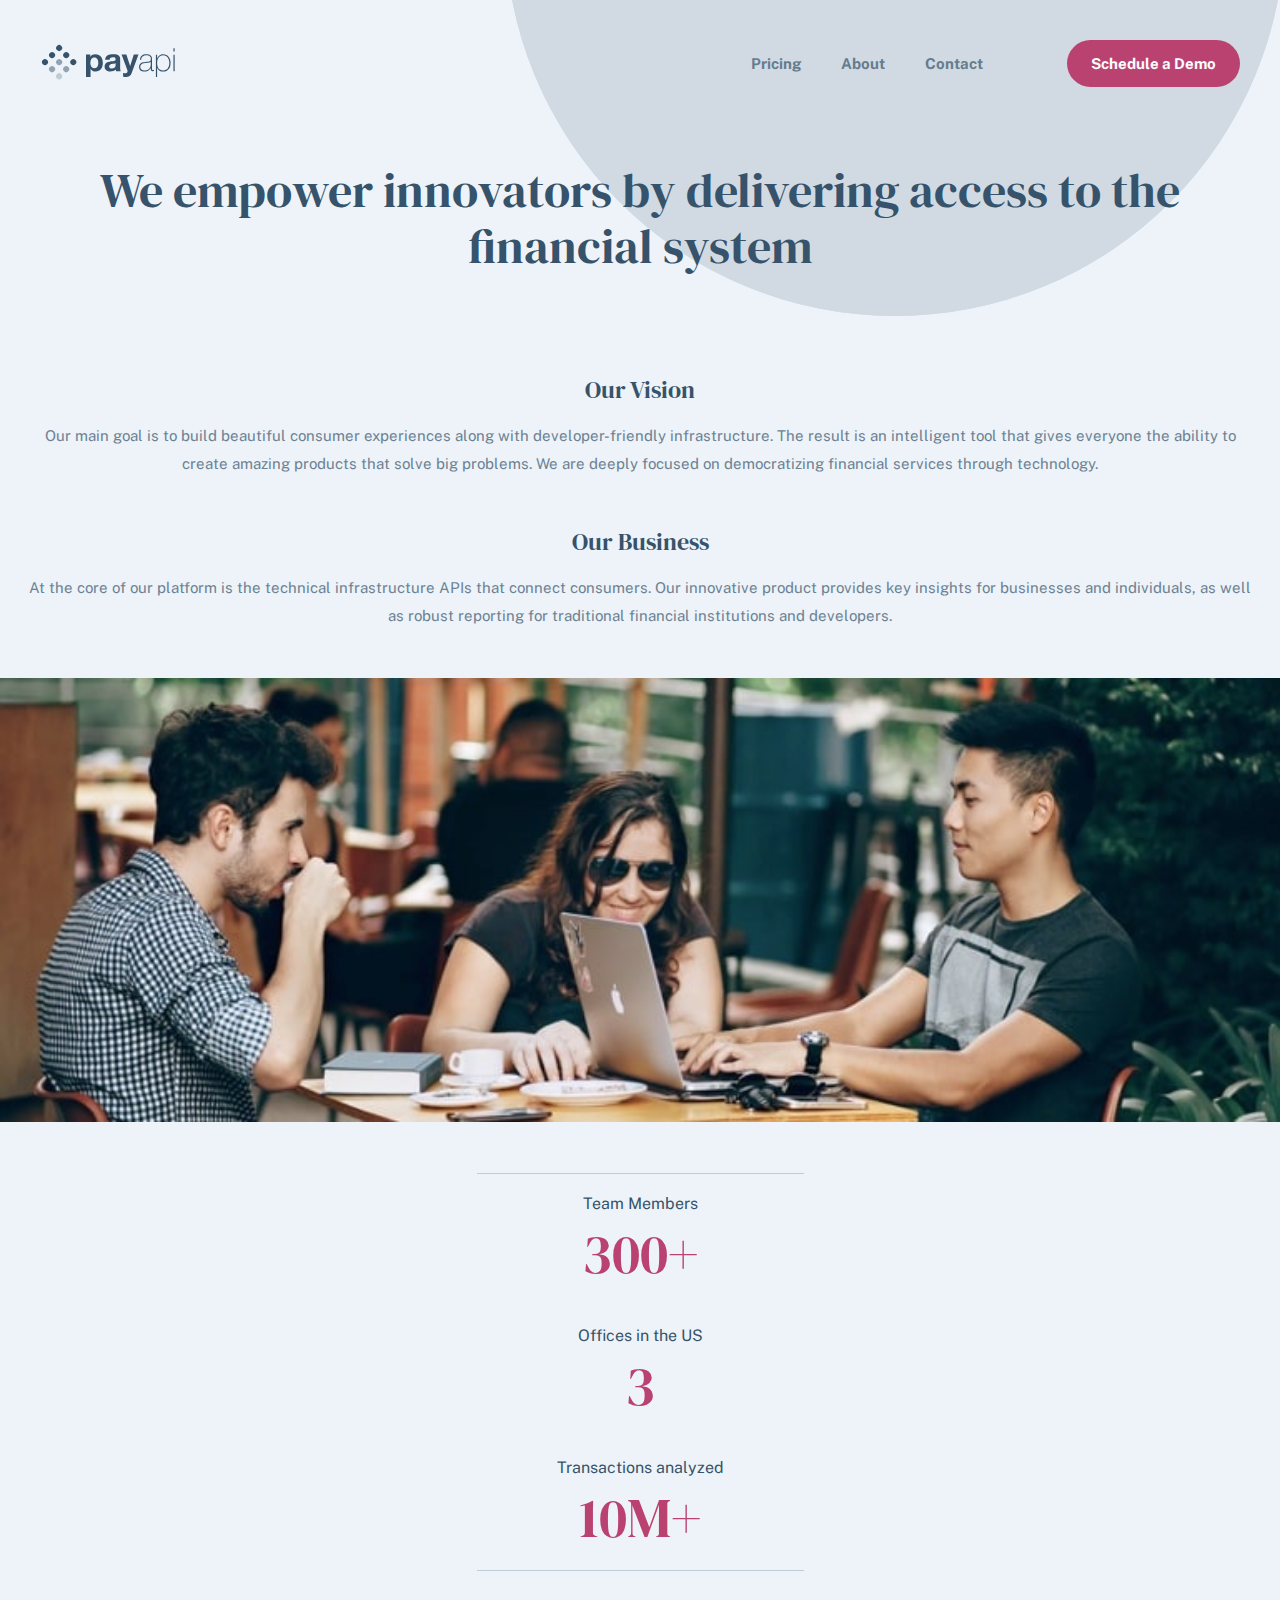
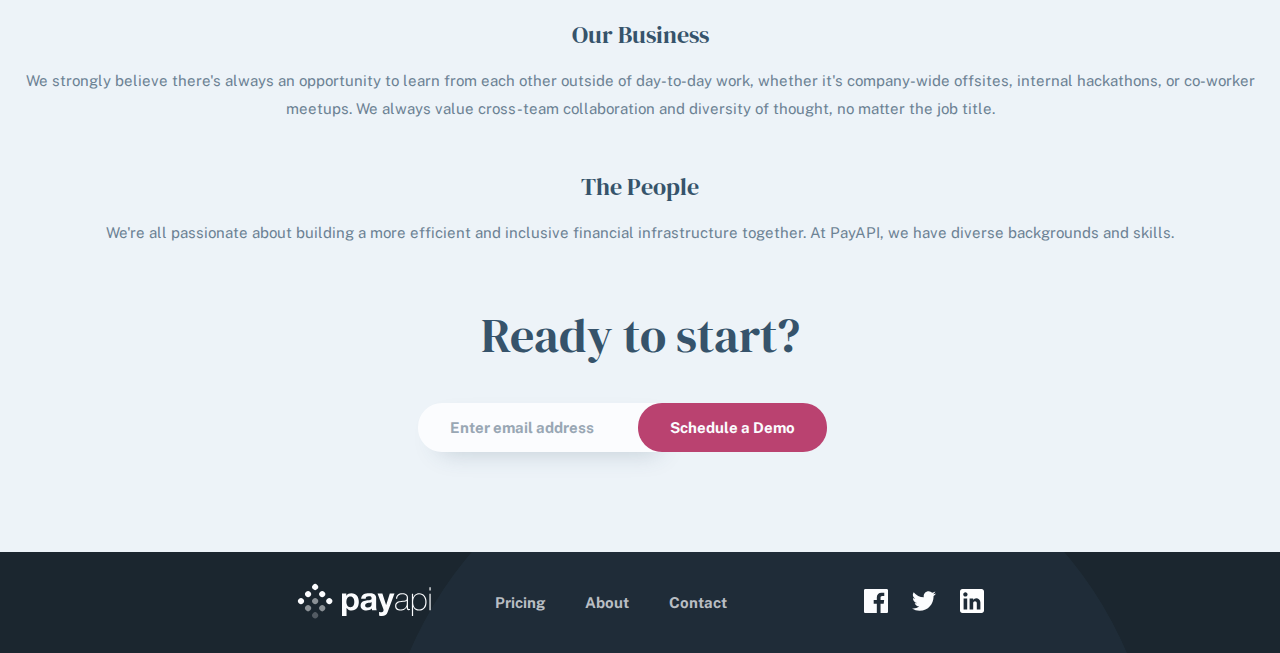
==== about.html @ b4788227 "Style about page for mobile" ====
<!DOCTYPE html>
<html lang="en">
<head>
    <meta charset="UTF-8">
    <meta name="viewport" content="width=device-width, initial-scale=1.0">
    <title>payapi | About</title>
    <link rel="shortcut icon" href="assets/favicon.svg" type="image/x-icon">
    <link rel="stylesheet" href="css/about.css">
</head>
<body>
    <div class="site-wrapper">
        <header class="header">
            <nav class="header__nav" aria-label="Header navigation">
                <a class="header__logo" href="home.html">
                    <img class="header__logo-img" src="assets/shared/desktop/logo.svg" alt="payapi logo">
                </a>
                <div class="mobile-menu">
                    <div class="mobile-menu__open-icon">
                        <img class="mobile-menu__open-icon-img" src="assets/shared/mobile/menu.svg" alt="Menu icon: three horizontal lines representing a menu">
                    </div>
                    <div class="mobile-menu__content mobile-menu__content--hidden">
                        <div class="mobile-menu__layer"></div>
                        <div class="mobile-menu__close-icon">
                            <svg class="mobile-menu__close-icon-svg" width="22" height="23" xmlns="http://www.w3.org/2000/svg"><path d="M19.839.54L21.96 2.66 13.12 11.5l8.84 8.839-2.121 2.121-8.84-8.84-8.838 8.84L.04 20.34l8.838-8.84L.04 2.662 2.16.54 11 9.378 19.839.54z" fill="#b9bec3" fill-rule="evenodd"/></svg>
                        </div>
                        <div class="mobile-menu__links">
                            <a class="mobile-menu__link" href="pricing.html">Pricing</a>
                            <a class="mobile-menu__link" href="about.html">About</a>
                            <a class="mobile-menu__link" href="contact.html">Contact</a>
                        </div>
                        <a class="mobile-menu__call-to-action" href="#">Schedule a Demo</a>
                    </div>
                </div>
                <div class="desktop-menu">
                    <div class="desktop-menu__links">
                        <a class="desktop-menu__link" href="pricing.html">Pricing</a>
                        <a class="desktop-menu__link" href="about.html">About</a>
                        <a class="desktop-menu__link" href="contact.html">Contact</a>
                    </div>
                    <a class="desktop-menu__call-to-action" href="#">Schedule a Demo</a>
                </div>
            </nav>
            <div class="hero">
                <h1 class="hero__headline">We empower innovators by delivering access to the financial system</h1>
            </div>
        </header>
        <main class="main">
            <article class="info">
                <section class="info__section">
                    <h2 class="info__headline">Our Vision</h2>
                    <p class="info__summary">Our main goal is to build beautiful consumer experiences along with developer-friendly infrastructure. The result is an intelligent tool that gives everyone the ability to create amazing products that solve big problems. We are deeply focused on democratizing financial services through technology.</p>
                </section>
                <section class="info__section">
                    <h2 class="info__headline">Our Business</h2>
                    <p class="info__summary">At the core of our platform is the technical infrastructure APIs that connect consumers. Our innovative product provides key insights for businesses and individuals, as well as robust reporting for traditional financial institutions and developers.</p>
                </section>
            </article>
            <picture class="picture">
                <source media="(min-width: 768px)" srcset="assets/about/tablet/image-team-members.jpg">
                <source media="(min-width: 1440px)" srcset="assets/about/desktop/image-team-members.jpg">
                <img class="picture__img" src="assets/about/mobile/image-team-members.jpg" alt="three team members sitting at a cafe and working while enjoying a cup of coffee">
            </picture>
            <div class="stats">
                <div class="stats__item">
                    <p class="stats__name">Team Members</p>
                    <p class="stats__number">300+</p>
                </div>
                <div class="stats__item">
                    <p class="stats__name">Offices in the US</p>
                    <p class="stats__number">3</p>
                </div>
                <div class="stats__item">
                    <p class="stats__name">Transactions analyzed</p>
                    <p class="stats__number">10M+</p>
                </div>
            </div>
            <article class="info">
                <section class="info__section">
                    <h2 class="info__headline">Our Business</h2>
                    <p class="info__summary">We strongly believe there's always an opportunity to learn from each other outside of day-to-day work, whether it's company-wide offsites, internal hackathons, or co-worker meetups. We always value cross-team collaboration and diversity of thought, no matter the job title.</p>
                </section>
                <section class="info__section">
                    <h2 class="info__headline">The People</h2>
                    <p class="info__summary">We're all passionate about building a more efficient and inclusive financial infrastructure together. At PayAPI, we have diverse backgrounds and skills.</p>
                </section>
            </article>
            <div class="call-to-action">
                <div class="call-to-action__content">
                    <h1 class="call-to-action__headline">Ready to start?</h1>
                    <form class="demo-form">
                        <div class="demo-form__item">
                            <input id="form2_email" class="demo-form__input" type="text" name="form2_email" placeholder="Enter email address">
                            <label class="demo-form__label" for="form2_email">Email address</label>
                        </div>
                        <div class="demo-form__item">
                            <input id="form2_submit" class="demo-form__input" type="submit" value="Schedule a Demo">
                        </div>
                    </form>
                </div>
            </div>
        </main>
        <footer class="footer">
            <nav class="footer__nav" aria-label="Footer navigation">
                <a class="footer__logo" href="home.html">
                    <svg class="footer__logo-svg" width="135" height="38" xmlns="http://www.w3.org/2000/svg" alt="payapi logo"><g fill="#FBFCFE" fill-rule="evenodd"><path d="M50.544 33.934v-7.84h.064a5.36 5.36 0 002.128 1.84c.864.416 1.808.624 2.832.624 1.216 0 2.277-.235 3.184-.704a6.738 6.738 0 002.272-1.888 8.147 8.147 0 001.36-2.72 11.37 11.37 0 00.448-3.2c0-1.173-.15-2.299-.448-3.376-.299-1.077-.757-2.021-1.376-2.832a6.937 6.937 0 00-2.336-1.952c-.939-.49-2.059-.736-3.36-.736-1.024 0-1.963.203-2.816.608-.853.405-1.557 1.056-2.112 1.952h-.064v-2.112H46v22.336h4.544zm3.808-8.768c-.725 0-1.344-.15-1.856-.448a3.595 3.595 0 01-1.232-1.168 5.044 5.044 0 01-.672-1.68 9.192 9.192 0 01-.208-1.952c0-.683.064-1.344.192-1.984a4.98 4.98 0 01.656-1.696c.31-.49.715-.89 1.216-1.2.501-.31 1.125-.464 1.872-.464.725 0 1.339.155 1.84.464.501.31.912.715 1.232 1.216.32.501.55 1.072.688 1.712.139.64.208 1.29.208 1.952 0 .661-.064 1.312-.192 1.952-.128.64-.347 1.2-.656 1.68-.31.48-.715.87-1.216 1.168-.501.299-1.125.448-1.872.448zm15.882 3.392c1.024 0 2.027-.15 3.008-.448a5.921 5.921 0 002.56-1.568 6.52 6.52 0 00.32 1.6h4.608c-.213-.341-.363-.853-.448-1.536a17.288 17.288 0 01-.128-2.144v-8.608c0-1.003-.224-1.808-.672-2.416a4.603 4.603 0 00-1.728-1.424 7.733 7.733 0 00-2.336-.688 18.543 18.543 0 00-2.528-.176c-.917 0-1.83.09-2.736.272a7.809 7.809 0 00-2.448.912 5.448 5.448 0 00-1.792 1.696c-.47.704-.736 1.59-.8 2.656h4.544c.085-.896.384-1.536.896-1.92.512-.384 1.216-.576 2.112-.576.405 0 .784.027 1.136.08.352.053.661.16.928.32s.48.384.64.672c.16.288.24.677.24 1.168.021.47-.117.827-.416 1.072-.299.245-.704.432-1.216.56-.512.128-1.099.224-1.76.288-.661.064-1.333.15-2.016.256-.683.107-1.36.25-2.032.432a5.735 5.735 0 00-1.792.816c-.523.363-.95.848-1.28 1.456-.33.608-.496 1.381-.496 2.32 0 .853.144 1.59.432 2.208a4.17 4.17 0 001.2 1.536c.512.405 1.11.704 1.792.896a8.127 8.127 0 002.208.288zm1.696-3.008c-.363 0-.715-.032-1.056-.096a2.566 2.566 0 01-.896-.336 1.717 1.717 0 01-.608-.656c-.15-.277-.224-.619-.224-1.024 0-.427.075-.779.224-1.056.15-.277.347-.507.592-.688a2.98 2.98 0 01.864-.432c.33-.107.667-.192 1.008-.256.363-.064.725-.117 1.088-.16.363-.043.71-.096 1.04-.16.33-.064.64-.144.928-.24.288-.096.528-.23.72-.4v1.696c0 .256-.027.597-.08 1.024a3.428 3.428 0 01-.432 1.264c-.235.416-.597.773-1.088 1.072-.49.299-1.184.448-2.08.448zm13.962 8.384c1.557 0 2.773-.288 3.648-.864.874-.576 1.557-1.536 2.048-2.88L98.5 11.598h-4.704L90.18 22.926h-.064l-3.744-11.328H81.54l5.792 15.52c.128.32.192.661.192 1.024 0 .49-.144.939-.432 1.344-.288.405-.731.64-1.328.704-.448.021-.896.01-1.344-.032-.448-.043-.886-.085-1.312-.128v3.744c.469.043.933.08 1.392.112.458.032.922.048 1.392.048zm18.698-5.408c.789 0 1.514-.096 2.176-.288a6.581 6.581 0 001.776-.8c.522-.341.965-.73 1.328-1.168.362-.437.64-.901.832-1.392h.064v.864c0 .341.026.656.08.944.053.288.154.539.304.752.149.213.368.384.656.512.288.128.677.192 1.168.192.34 0 .672-.043.992-.128V26.99a5.835 5.835 0 01-.896.096c-.278 0-.491-.059-.64-.176a.961.961 0 01-.32-.464 2.357 2.357 0 01-.112-.64c-.011-.235-.016-.47-.016-.704v-9.568c0-1.259-.454-2.277-1.36-3.056-.907-.779-2.352-1.168-4.336-1.168-1.984 0-3.515.453-4.592 1.36-1.078.907-1.66 2.267-1.744 4.08h1.216c.085-1.472.58-2.57 1.488-3.296.906-.725 2.096-1.088 3.568-1.088.832 0 1.536.085 2.112.256.576.17 1.045.405 1.408.704.362.299.629.64.8 1.024.17.384.256.8.256 1.248 0 .576-.032 1.056-.096 1.44a1.64 1.64 0 01-.48.944c-.256.245-.635.437-1.136.576-.502.139-1.19.24-2.064.304l-1.888.16c-.662.064-1.35.17-2.064.32-.715.15-1.366.4-1.952.752a4.367 4.367 0 00-1.456 1.44c-.384.608-.576 1.392-.576 2.352 0 1.579.48 2.747 1.44 3.504.96.757 2.314 1.136 4.064 1.136zm.032-1.056c-1.344 0-2.4-.293-3.168-.88-.768-.587-1.152-1.488-1.152-2.704 0-.768.149-1.392.448-1.872.298-.48.688-.859 1.168-1.136a5.213 5.213 0 011.616-.592 20.778 20.778 0 011.792-.272l2.048-.192a16.93 16.93 0 002.032-.288c.608-.128 1.06-.373 1.36-.736v3.072c0 .213-.06.624-.176 1.232-.118.608-.39 1.237-.816 1.888-.427.65-1.046 1.227-1.856 1.728-.811.501-1.91.752-3.296.752zm12.49 6.56v-9.312h.063c.491 1.344 1.27 2.315 2.336 2.912 1.067.597 2.283.896 3.648.896 1.26 0 2.352-.213 3.28-.64a6.254 6.254 0 002.304-1.776c.608-.757 1.062-1.659 1.36-2.704.3-1.045.448-2.197.448-3.456 0-1.152-.149-2.25-.448-3.296-.298-1.045-.752-1.963-1.36-2.752a6.651 6.651 0 00-2.304-1.888c-.928-.47-2.02-.704-3.28-.704-.896 0-1.69.139-2.384.416a6.39 6.39 0 00-1.776 1.04c-.49.416-.885.87-1.184 1.36-.298.49-.512.939-.64 1.344h-.064v-3.776h-1.216V34.03h1.216zm6.047-6.56c-1.152 0-2.117-.208-2.896-.624a5.008 5.008 0 01-1.856-1.664c-.458-.693-.784-1.493-.976-2.4a13.637 13.637 0 01-.288-2.832c0-.981.107-1.925.32-2.832a7.152 7.152 0 011.04-2.416 5.407 5.407 0 011.872-1.696c.768-.427 1.696-.64 2.784-.64 1.11 0 2.054.219 2.832.656a5.599 5.599 0 011.904 1.728c.491.715.854 1.525 1.088 2.432.235.907.352 1.83.352 2.768 0 1.024-.122 1.99-.368 2.896-.245.907-.618 1.701-1.12 2.384a5.487 5.487 0 01-1.92 1.632c-.778.405-1.7.608-2.768.608zm11.498-18.88V5.294h-1.216V8.59h1.216zm0 19.552V11.694h-1.216v16.448h1.216z" fill-rule="nonzero"/><g><circle transform="rotate(45 19.142 5)" cx="19.142" cy="5" r="3"/><circle transform="rotate(45 26.213 12.071)" cx="26.213" cy="12.071" r="3"/><circle transform="rotate(45 33.284 19.142)" cx="33.284" cy="19.142" r="3"/><circle transform="rotate(45 12.071 12.071)" cx="12.071" cy="12.071" r="3"/><circle opacity=".5" transform="rotate(45 19.142 19.142)" cx="19.142" cy="19.142" r="3"/><circle opacity=".5" transform="rotate(45 26.213 26.213)" cx="26.213" cy="26.213" r="3"/><circle transform="rotate(45 5 19.142)" cx="5" cy="19.142" r="3"/><circle opacity=".5" transform="rotate(45 12.071 26.213)" cx="12.071" cy="26.213" r="3"/><circle opacity=".25" transform="rotate(45 19.142 33.284)" cx="19.142" cy="33.284" r="3"/></g></g></svg>
                </a>
                <div class="footer__links">
                    <a class="footer__link" href="pricing.html">Pricing</a>
                    <a class="footer__link" href="about.html">About</a>
                    <a class="footer__link" href="contact.html">Contact</a>
                </div>
                <div class="footer__social-links">
                    <a class="footer__social-link" href="#">
                        <svg class="footer__social-link-icon" width="24" height="24" xmlns="http://www.w3.org/2000/svg" alt="facebook logo"><path d="M22.675 0H1.325C.593 0 0 .593 0 1.325v21.351C0 23.407.593 24 1.325 24H12.82v-9.294H9.692v-3.622h3.128V8.413c0-3.1 1.893-4.788 4.659-4.788 1.325 0 2.463.099 2.795.143v3.24l-1.918.001c-1.504 0-1.795.715-1.795 1.763v2.313h3.587l-.467 3.622h-3.12V24h6.116c.73 0 1.323-.593 1.323-1.325V1.325C24 .593 23.407 0 22.675 0z" fill="#FBFCFE" fill-rule="nonzero"/></svg>
                    </a>
                    <a class="footer__social-link" href="#">
                        <svg class="footer__social-link-icon" width="24" height="20" xmlns="http://www.w3.org/2000/svg" alt="twitter logo"><path d="M24 2.557a9.83 9.83 0 01-2.828.775A4.932 4.932 0 0023.337.608a9.864 9.864 0 01-3.127 1.195A4.916 4.916 0 0016.616.248c-3.179 0-5.515 2.966-4.797 6.045A13.978 13.978 0 011.671 1.149a4.93 4.93 0 001.523 6.574 4.903 4.903 0 01-2.229-.616c-.054 2.281 1.581 4.415 3.949 4.89a4.935 4.935 0 01-2.224.084 4.928 4.928 0 004.6 3.419A9.9 9.9 0 010 17.54a13.94 13.94 0 007.548 2.212c9.142 0 14.307-7.721 13.995-14.646A10.025 10.025 0 0024 2.557z" fill="#FBFCFE" fill-rule="nonzero"/></svg>
                    </a>
                    <a class="footer__social-link" href="#">
                        <svg class="footer__social-link-icon" width="24" height="24" xmlns="http://www.w3.org/2000/svg" alt="linkedin logo"><path d="M21.6 0H2.4C1.08 0 0 1.08 0 2.4v19.2C0 22.92 1.08 24 2.4 24h19.2c1.32 0 2.4-1.08 2.4-2.4V2.4C24 1.08 22.92 0 21.6 0zM7.2 20.4H3.6V9.6h3.6v10.8zM5.4 7.56c-1.2 0-2.16-.96-2.16-2.16 0-1.2.96-2.16 2.16-2.16 1.2 0 2.16.96 2.16 2.16 0 1.2-.96 2.16-2.16 2.16zm15 12.84h-3.6v-6.36c0-.96-.84-1.8-1.8-1.8-.96 0-1.8.84-1.8 1.8v6.36H9.6V9.6h3.6v1.44c.6-.96 1.92-1.68 3-1.68 2.28 0 4.2 1.92 4.2 4.2v6.84z" fill="#FFF" fill-rule="nonzero"/></svg>
                    </a>
                </div>
            </nav>
        </footer>
    </div>
    <script src="js/about.js"></script>
</body>
</html>
---- css/about.css ----
@import url("https://fonts.googleapis.com/css2?family=Public+Sans:ital,wght@0,100..900;1,100..900&display=swap");
@import url("https://fonts.googleapis.com/css2?family=DM+Serif+Display:ital@0;1&family=Public+Sans:ital,wght@0,100..900;1,100..900&display=swap");
* {
  box-sizing: border-box;
}

html, body, div, span, applet, object, iframe,
h1, h2, h3, h4, h5, h6, p, blockquote, pre,
a, abbr, acronym, address, big, cite, code,
del, dfn, em, img, ins, kbd, q, s, samp,
small, strike, strong, sub, sup, tt, var,
b, u, i, center,
dl, dt, dd, ol, ul, li,
fieldset, form, label, legend,
table, caption, tbody, tfoot, thead, tr, th, td,
article, aside, canvas, details, embed,
figure, figcaption, footer, header, hgroup,
menu, nav, output, ruby, section, summary,
time, mark, audio, video {
  margin: 0;
  padding: 0;
  border: 0;
  font: inherit;
  font-size: 100%;
  vertical-align: baseline;
}

article, aside, details, figcaption, figure,
footer, header, hgroup, menu, nav, section {
  display: block;
}

body {
  line-height: 1;
}

ol, ul {
  list-style: none;
}

blockquote, q {
  quotes: none;
}

blockquote:before, blockquote:after,
q:before, q:after {
  content: "";
  content: none;
}

table {
  border-collapse: collapse;
  border-spacing: 0;
}

input, input:focus, button {
  border: none;
  outline: none;
}

a {
  text-decoration: none;
}

html {
  font-family: "Public Sans", sans-serif;
}

body {
  min-height: 100vh;
  background-color: #EDF3F8;
}

.site-wrapper {
  position: relative;
  overflow-x: hidden;
}

.header {
  background-image: url(../assets/shared/desktop/bg-pattern-circle.svg);
  background-repeat: no-repeat;
  background-position: 74px -644px;
  padding: 40px 24px 0 24px;
  margin-bottom: 48px;
}
.header__nav {
  display: flex;
  justify-content: space-between;
  align-items: center;
  margin-bottom: 48px;
}

.mobile-menu__open-icon {
  cursor: pointer;
}
.mobile-menu__content, .mobile-menu__layer {
  width: 300px;
  height: 100vh;
  position: absolute;
  top: 0;
  right: 0;
}
.mobile-menu__content {
  background-color: #1B262F;
  padding: 48px 24px;
  transition: right 0.5s ease;
  z-index: 1;
}
.mobile-menu__content--hidden {
  right: -300px;
}
.mobile-menu__layer {
  background-image: url(../assets/shared/desktop/bg-pattern-circle.svg);
  background-repeat: no-repeat;
  background-position: -277px -550px;
  z-index: -1;
}
.mobile-menu__close-icon {
  text-align: right;
  margin-bottom: 42px;
  padding-bottom: 24px;
  border-bottom: 1px solid #404b56;
}
.mobile-menu__close-icon-svg {
  cursor: pointer;
}
.mobile-menu__close-icon-svg:hover path {
  fill: #FBFCFE;
}
.mobile-menu__links {
  display: flex;
  flex-direction: column;
  margin-bottom: 32px;
  text-align: center;
}
.mobile-menu__link {
  font-size: 20px;
  font-weight: bold;
  color: #b9bec3;
  margin-bottom: 32px;
}
.mobile-menu__link:hover {
  color: #FBFCFE;
}
.mobile-menu__link:last-of-type {
  margin-bottom: 0;
}
.mobile-menu__call-to-action {
  display: block;
  text-align: center;
  padding: 16px 32px;
  border-radius: 24px;
  font-family: "Public Sans", sans-serif;
  font-size: 15px;
  font-weight: bold;
  color: #FBFCFE;
  background-color: #BA4270;
  cursor: pointer;
}
.mobile-menu__call-to-action:hover {
  color: #FBFCFE;
  background-color: #DA6D97;
}

.desktop-menu {
  display: none;
}

.hero__headline {
  font-family: "DM Serif Display", serif;
  font-size: 32px;
  line-height: 36px;
  color: #36536B;
  text-align: center;
}
@media (min-width: 768px) {
  .hero__headline {
    font-size: 48px;
    line-height: 56px;
  }
}

.main {
  margin-bottom: 80px;
}

.info {
  padding: 0 24px;
  margin-bottom: 48px;
}
.info__section {
  margin-bottom: 48px;
  text-align: center;
}
.info__section:last-of-type {
  margin-bottom: 0;
}
.info__headline {
  font-family: "DM Serif Display", serif;
  font-size: 24px;
  line-height: 32px;
  color: #36536B;
  margin-bottom: 16px;
}
.info__summary {
  font-size: 15px;
  line-height: 28px;
  color: #6C8294;
}

.picture {
  display: block;
  margin-bottom: 48px;
}
.picture__img {
  width: 100%;
}

.stats {
  max-width: 327px;
  margin-left: auto;
  margin-right: auto;
  margin-bottom: 48px;
  border-top: 1px solid #bfcbd5;
  border-bottom: 1px solid #bfcbd5;
  padding: 16px 0;
}
.stats__item {
  text-align: center;
  margin-bottom: 32px;
}
.stats__item:last-of-type {
  margin-bottom: 0;
}
.stats__name {
  font-size: 16px;
  line-height: 28px;
  color: #36536B;
}
.stats__number {
  font-family: "DM Serif Display", serif;
  font-size: 56px;
  line-height: 72px;
  color: #BA4270;
}

.call-to-action {
  text-align: center;
  padding: 0 24px;
  max-width: 375px;
  margin: 0 auto;
}
.call-to-action__headline {
  font-family: "DM Serif Display", serif;
  font-size: 32px;
  line-height: 36px;
  color: #36536B;
  margin-bottom: 32px;
}
@media (min-width: 768px) {
  .call-to-action__headline {
    font-size: 48px;
    line-height: 56px;
  }
}
.call-to-action .demo-form {
  margin-bottom: 0;
}

.footer {
  background-image: url(../assets/shared/desktop/bg-pattern-circle.svg);
  background-repeat: no-repeat;
  background-position: center 177px;
  background-color: #1B262F;
  padding-bottom: 55px;
  padding-top: 40px;
}
.footer__logo {
  display: block;
  max-width: 135px;
  margin-left: auto;
  margin-right: auto;
  margin-bottom: 40px;
}
.footer__links {
  display: flex;
  flex-direction: column;
  align-items: center;
  margin-bottom: 40px;
}
.footer__link {
  margin-bottom: 30px;
  font-size: 15px;
  font-weight: bold;
  color: #b9bec3;
}
.footer__link:hover {
  color: #FBFCFE;
}
.footer__link:last-of-type {
  margin-bottom: 0;
}
.footer__social-links {
  display: flex;
  justify-content: center;
}
.footer__social-link {
  margin-right: 24px;
}
.footer__social-link:last-of-type {
  margin-right: 0;
}
.footer__social-link-icon:hover path {
  fill: #DA6D97;
}

.demo-form {
  display: flex;
  flex-direction: column;
  margin-bottom: 24px;
}
.demo-form__label {
  position: absolute;
  left: -100vw;
}
.demo-form__input {
  padding: 16px 32px;
  border-radius: 24px;
  font-family: "Public Sans", sans-serif;
  font-size: 15px;
  font-weight: bold;
  color: #36536B;
  background-color: #FBFCFE;
  cursor: pointer;
  width: 100%;
  box-shadow: 10px 10px 25px -10px rgba(54, 83, 107, 0.25);
}
.demo-form__input:hover {
  color: #36536B;
  background-color: #FBFCFE;
}
.demo-form__input::placeholder {
  font-family: "Public Sans", sans-serif;
  color: #99a7b4;
  opacity: 1;
}
.demo-form__input[type=submit] {
  box-shadow: none;
  padding: 16px 32px;
  border-radius: 24px;
  font-family: "Public Sans", sans-serif;
  font-size: 15px;
  font-weight: bold;
  color: #FBFCFE;
  background-color: #BA4270;
  cursor: pointer;
}
.demo-form__input[type=submit]:hover {
  color: #FBFCFE;
  background-color: #DA6D97;
}
.demo-form__item {
  margin-bottom: 16px;
}
.demo-form__item:last-of-type {
  margin-bottom: 0;
}

@media (min-width: 768px) {
  .header {
    margin-bottom: 0;
    padding-bottom: 100px;
    padding-left: 40px;
    padding-right: 40px;
    background-position: 505px -464px;
  }
  .header__nav {
    margin-bottom: 75px;
  }
  .mobile-menu {
    display: none;
  }
  .desktop-menu {
    display: flex;
    align-items: center;
    margin-left: 64px;
  }
  .desktop-menu__links {
    display: flex;
    margin-right: 84px;
  }
  .desktop-menu__link {
    font-size: 15px;
    font-weight: bold;
    color: #657c8f;
    margin-right: 40px;
  }
  .desktop-menu__link:hover {
    color: #36536B;
  }
  .desktop-menu__link:last-of-type {
    margin-right: 0;
  }
  .desktop-menu__call-to-action {
    padding: 16px 24px;
    border-radius: 24px;
    font-family: "Public Sans", sans-serif;
    font-size: 15px;
    font-weight: bold;
    color: #FBFCFE;
    background-color: #BA4270;
    cursor: pointer;
  }
  .desktop-menu__call-to-action:hover {
    color: #FBFCFE;
    background-color: #DA6D97;
  }
  .main {
    margin-bottom: 100px;
  }
  .call-to-action {
    margin-top: 60px;
    max-width: 445px;
    padding: 0;
  }
  .call-to-action__content {
    margin-top: 0;
    margin-left: auto;
    margin-right: auto;
    width: 445px;
  }
  .call-to-action__headline {
    margin-bottom: 40px;
  }
  .footer {
    padding: 30px 40px;
    background-position: 378px -136px;
  }
  .footer__nav {
    display: flex;
    max-width: 688px;
    margin: auto;
  }
  .footer__logo {
    margin: 0 64px 0 0;
  }
  .footer__links {
    flex-direction: row;
    margin: 0 137px 0 0;
  }
  .footer__link {
    margin: 0 40px 0 0;
  }
  .footer__link:last-of-type {
    margin: 0;
  }
  .footer__social-links {
    align-items: center;
  }
  .demo-form {
    flex-direction: row;
  }
  .demo-form__item {
    margin: 0;
  }
  .demo-form__item:first-of-type .demo-form__input {
    border-top-right-radius: 0;
    border-bottom-right-radius: 0;
  }
  .demo-form__item:last-of-type {
    margin-left: -20px;
  }
}
@media (min-width: 1440px) {
  .header {
    margin-bottom: 42px;
    padding: 40px 0 30px 0;
    background-size: 780px;
    background-position: 800px -527px;
  }
  .header > * {
    width: 1110px;
    margin: 0 auto;
  }
  .header__nav {
    margin-bottom: 82px;
  }
  .hero__headline {
    text-align: start;
  }
  .desktop-menu {
    flex-grow: 1;
    justify-content: space-between;
  }
  .call-to-action {
    max-width: none;
  }
  .call-to-action__content {
    display: flex;
    width: 1110px;
    justify-content: space-between;
    align-items: center;
  }
  .call-to-action__headline {
    margin-bottom: 0;
  }
  .call-to-action .demo-form {
    margin-bottom: 0;
  }
  .footer {
    background-position: 1050px -136px;
  }
  .footer__nav {
    max-width: 1110px;
  }
  .footer__links {
    margin-right: 559px;
  }
}

/*# sourceMappingURL=about.css.map */
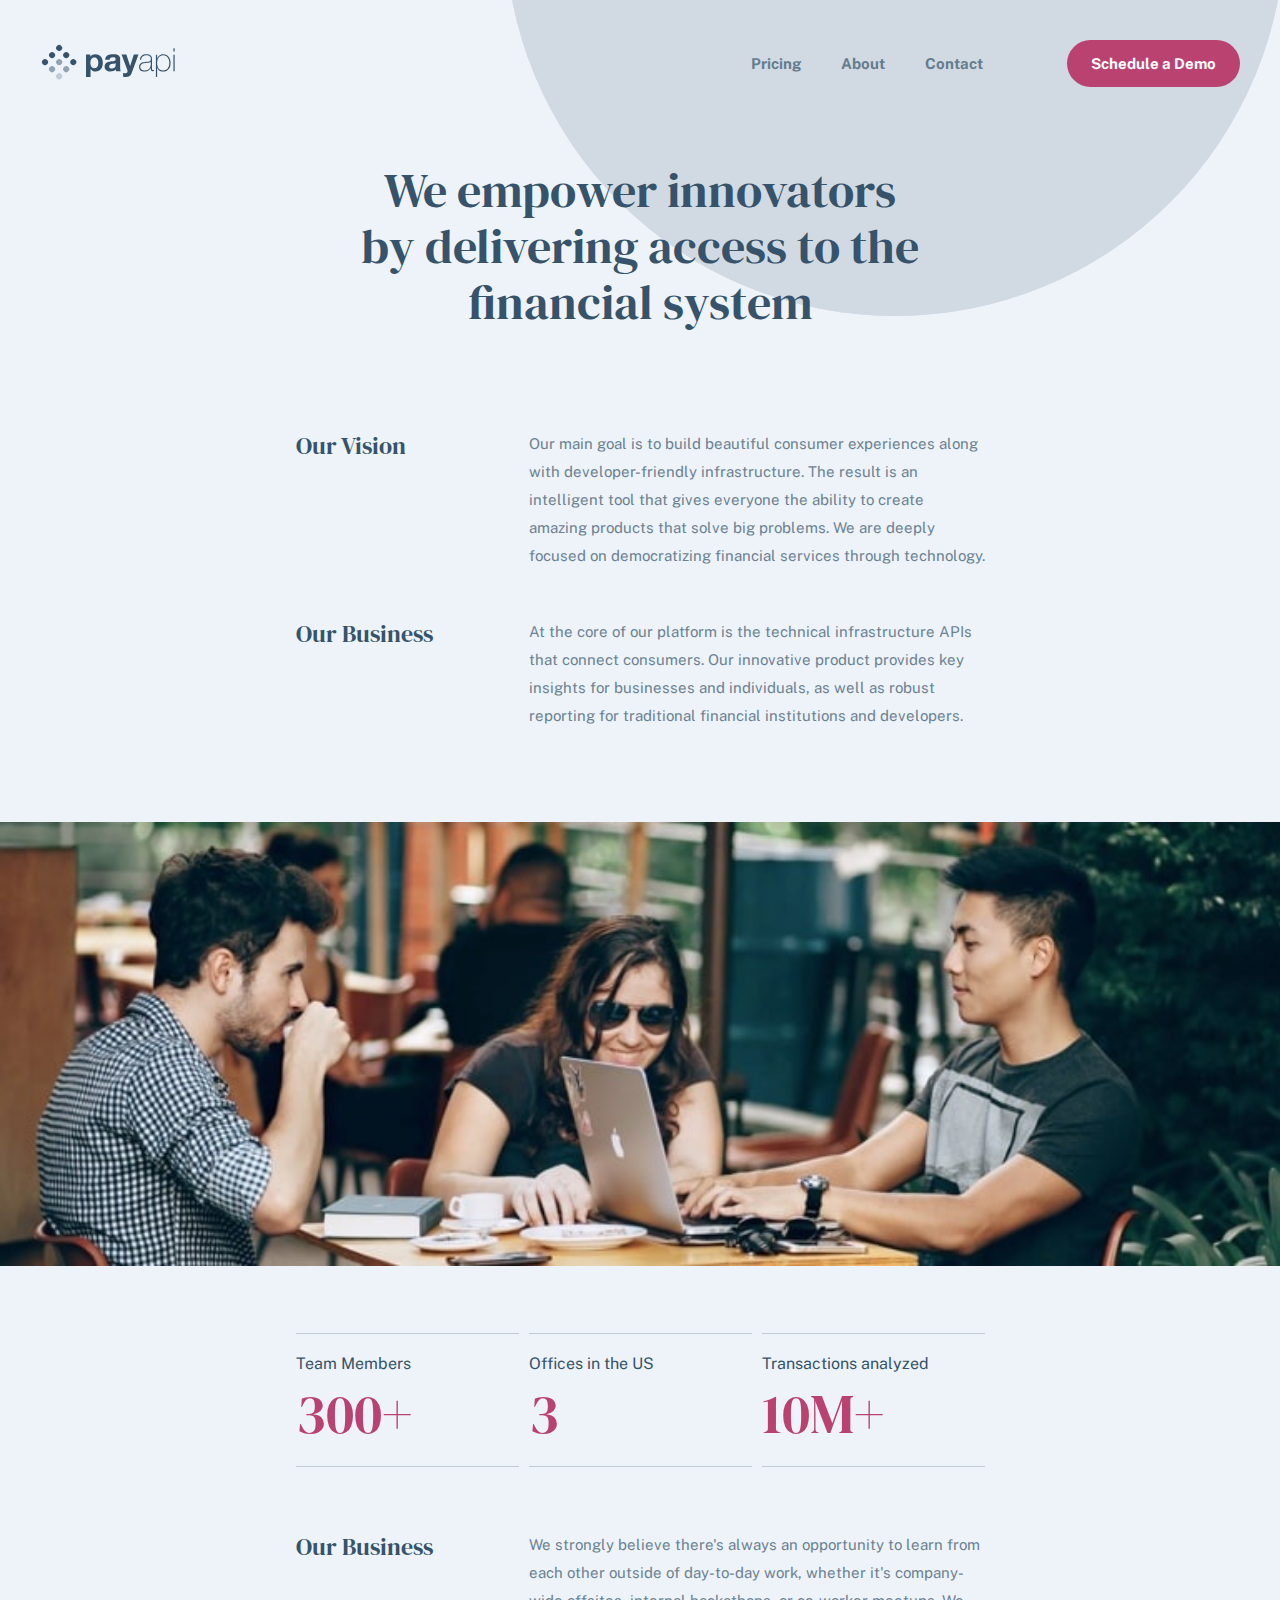
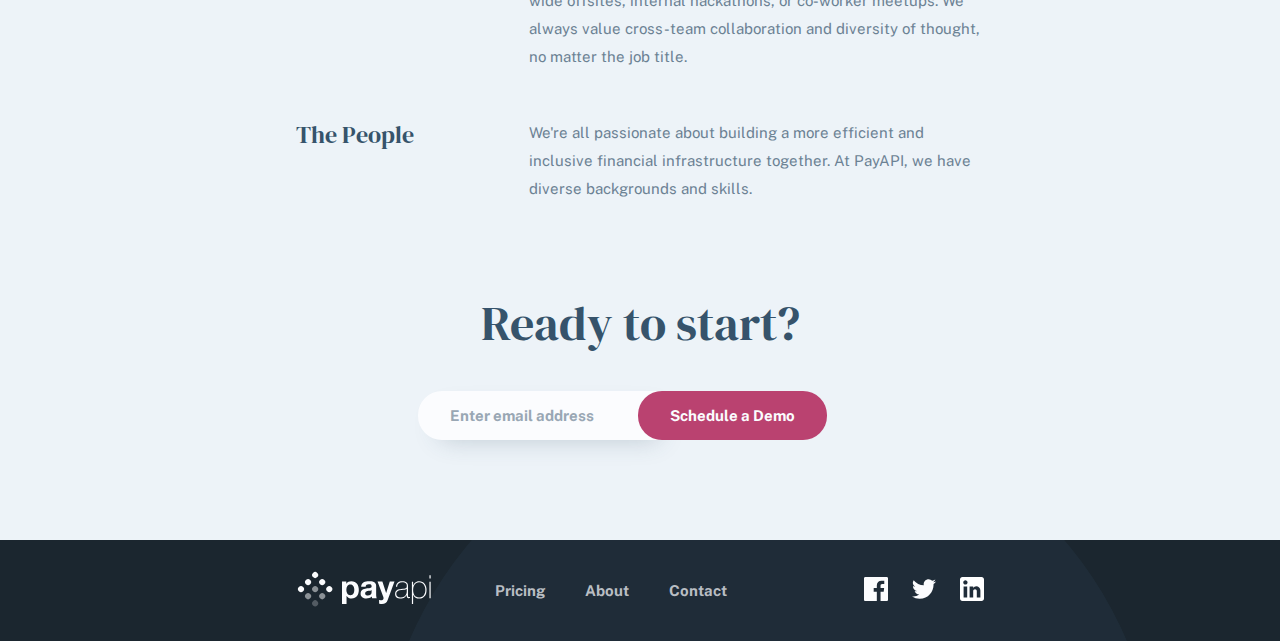
==== commit fd141fac: "Style about page for tablet" ====
--- a/about.html
+++ b/about.html
@@ -56,8 +56,8 @@
                 </section>
             </article>
             <picture class="picture">
+                <source media="(min-width: 1440px)" srcset="assets/about/desktop/image-team-members.jpg">
                 <source media="(min-width: 768px)" srcset="assets/about/tablet/image-team-members.jpg">
-                <source media="(min-width: 1440px)" srcset="assets/about/desktop/image-team-members.jpg">
                 <img class="picture__img" src="assets/about/mobile/image-team-members.jpg" alt="three team members sitting at a cafe and working while enjoying a cup of coffee">
             </picture>
             <div class="stats">
--- a/css/about.css
+++ b/css/about.css
@@ -415,8 +415,46 @@
     color: #FBFCFE;
     background-color: #DA6D97;
   }
+  .hero {
+    max-width: 573px;
+    margin: auto;
+  }
   .main {
     margin-bottom: 100px;
+  }
+  .info {
+    padding: 0;
+    max-width: 689px;
+    margin-left: auto;
+    margin-right: auto;
+    margin-bottom: 92px;
+  }
+  .info__section {
+    display: flex;
+    justify-content: space-between;
+    text-align: start;
+  }
+  .info__summary {
+    max-width: 456px;
+  }
+  .picture {
+    margin-bottom: 64px;
+  }
+  .stats {
+    max-width: 689px;
+    padding: 0;
+    border: 0;
+    display: flex;
+    justify-content: space-between;
+    margin-bottom: 64px;
+  }
+  .stats__item {
+    width: 223px;
+    margin-bottom: 0;
+    text-align: start;
+    border-top: 1px solid #bfcbd5;
+    border-bottom: 1px solid #bfcbd5;
+    padding: 16px 0;
   }
   .call-to-action {
     margin-top: 60px;
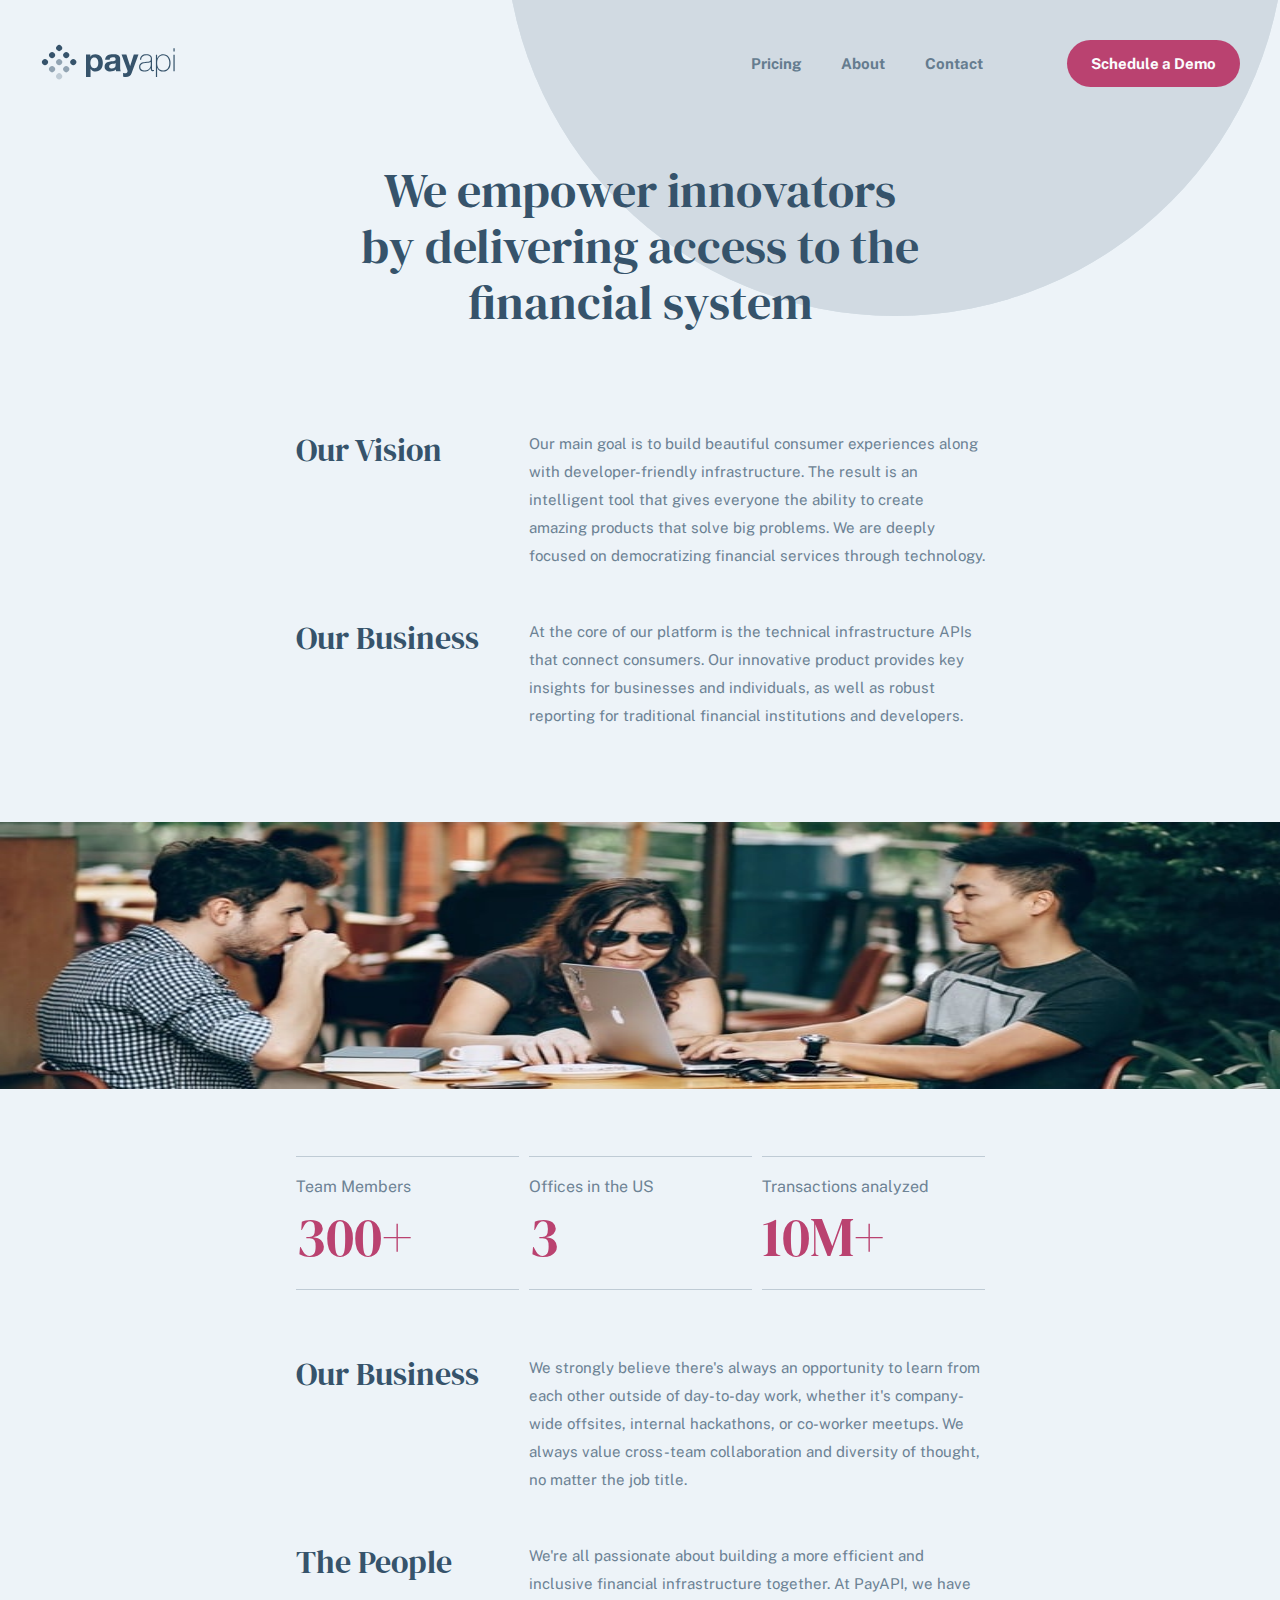
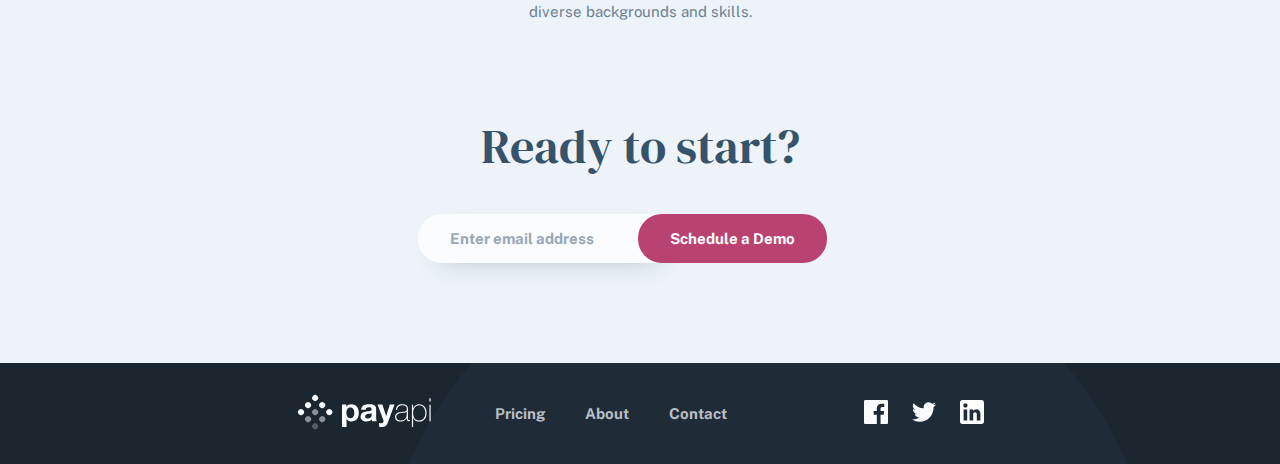
==== commit 7de830b3: "Refactor: eliminate duplicate javascript code" ====
--- a/about.html
+++ b/about.html
@@ -123,6 +123,6 @@
             </nav>
         </footer>
     </div>
-    <script src="js/about.js"></script>
+    <script src="js/main.js"></script>
 </body>
 </html>
--- a/css/about.css
+++ b/css/about.css
@@ -166,6 +166,10 @@
   display: none;
 }
 
+.hero {
+  max-width: 327px;
+  margin: auto;
+}
 .hero__headline {
   font-family: "DM Serif Display", serif;
   font-size: 32px;
@@ -185,7 +189,10 @@
 }
 
 .info {
+  max-width: 327px;
   padding: 0 24px;
+  margin-left: auto;
+  margin-right: auto;
   margin-bottom: 48px;
 }
 .info__section {
@@ -214,6 +221,7 @@
 }
 .picture__img {
   width: 100%;
+  max-height: 300px;
 }
 
 .stats {
@@ -235,7 +243,7 @@
 .stats__name {
   font-size: 16px;
   line-height: 28px;
-  color: #36536B;
+  color: #6d8395;
 }
 .stats__number {
   font-family: "DM Serif Display", serif;
@@ -434,11 +442,19 @@
     justify-content: space-between;
     text-align: start;
   }
+  .info__headline {
+    margin-bottom: 0;
+    font-size: 32px;
+    line-height: 40px;
+  }
   .info__summary {
     max-width: 456px;
   }
   .picture {
     margin-bottom: 64px;
+  }
+  .picture__img {
+    max-height: 267px;
   }
   .stats {
     max-width: 689px;
@@ -511,7 +527,7 @@
 }
 @media (min-width: 1440px) {
   .header {
-    margin-bottom: 42px;
+    margin-bottom: 40px;
     padding: 40px 0 30px 0;
     background-size: 780px;
     background-position: 800px -527px;
@@ -523,12 +539,40 @@
   .header__nav {
     margin-bottom: 82px;
   }
-  .hero__headline {
-    text-align: start;
-  }
   .desktop-menu {
     flex-grow: 1;
     justify-content: space-between;
+  }
+  .hero {
+    max-width: 730px;
+  }
+  .hero__headline {
+    font-size: 56px;
+  }
+  .main {
+    background-image: url(../assets/shared/desktop/bg-pattern-circle.svg);
+    background-repeat: no-repeat;
+    background-position: -520px 200px;
+  }
+  .info {
+    max-width: 920px;
+    margin-bottom: 100px;
+  }
+  .info__summary {
+    max-width: 635px;
+  }
+  .picture {
+    margin-bottom: 72px;
+  }
+  .picture__img {
+    max-height: 500px;
+  }
+  .stats {
+    max-width: 1110px;
+    margin-bottom: 72px;
+  }
+  .stats__item {
+    width: 350px;
   }
   .call-to-action {
     max-width: none;
